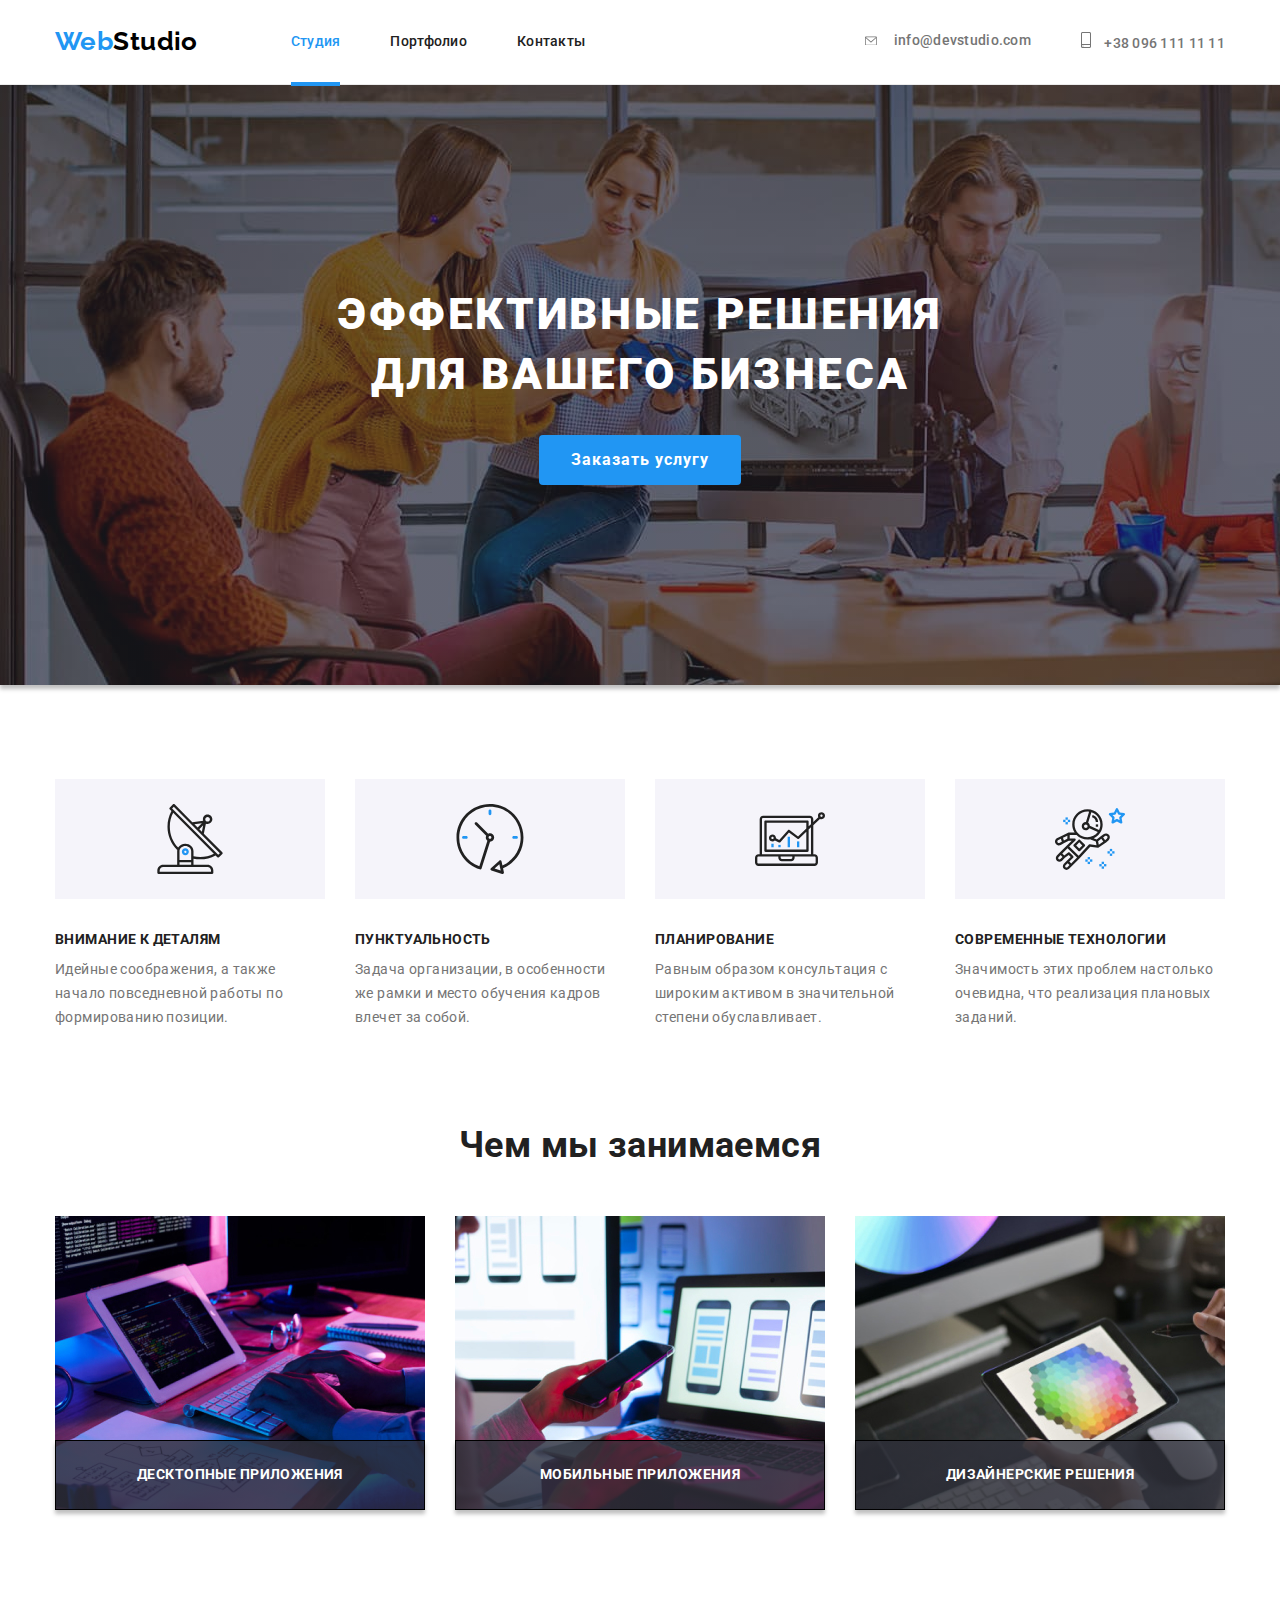
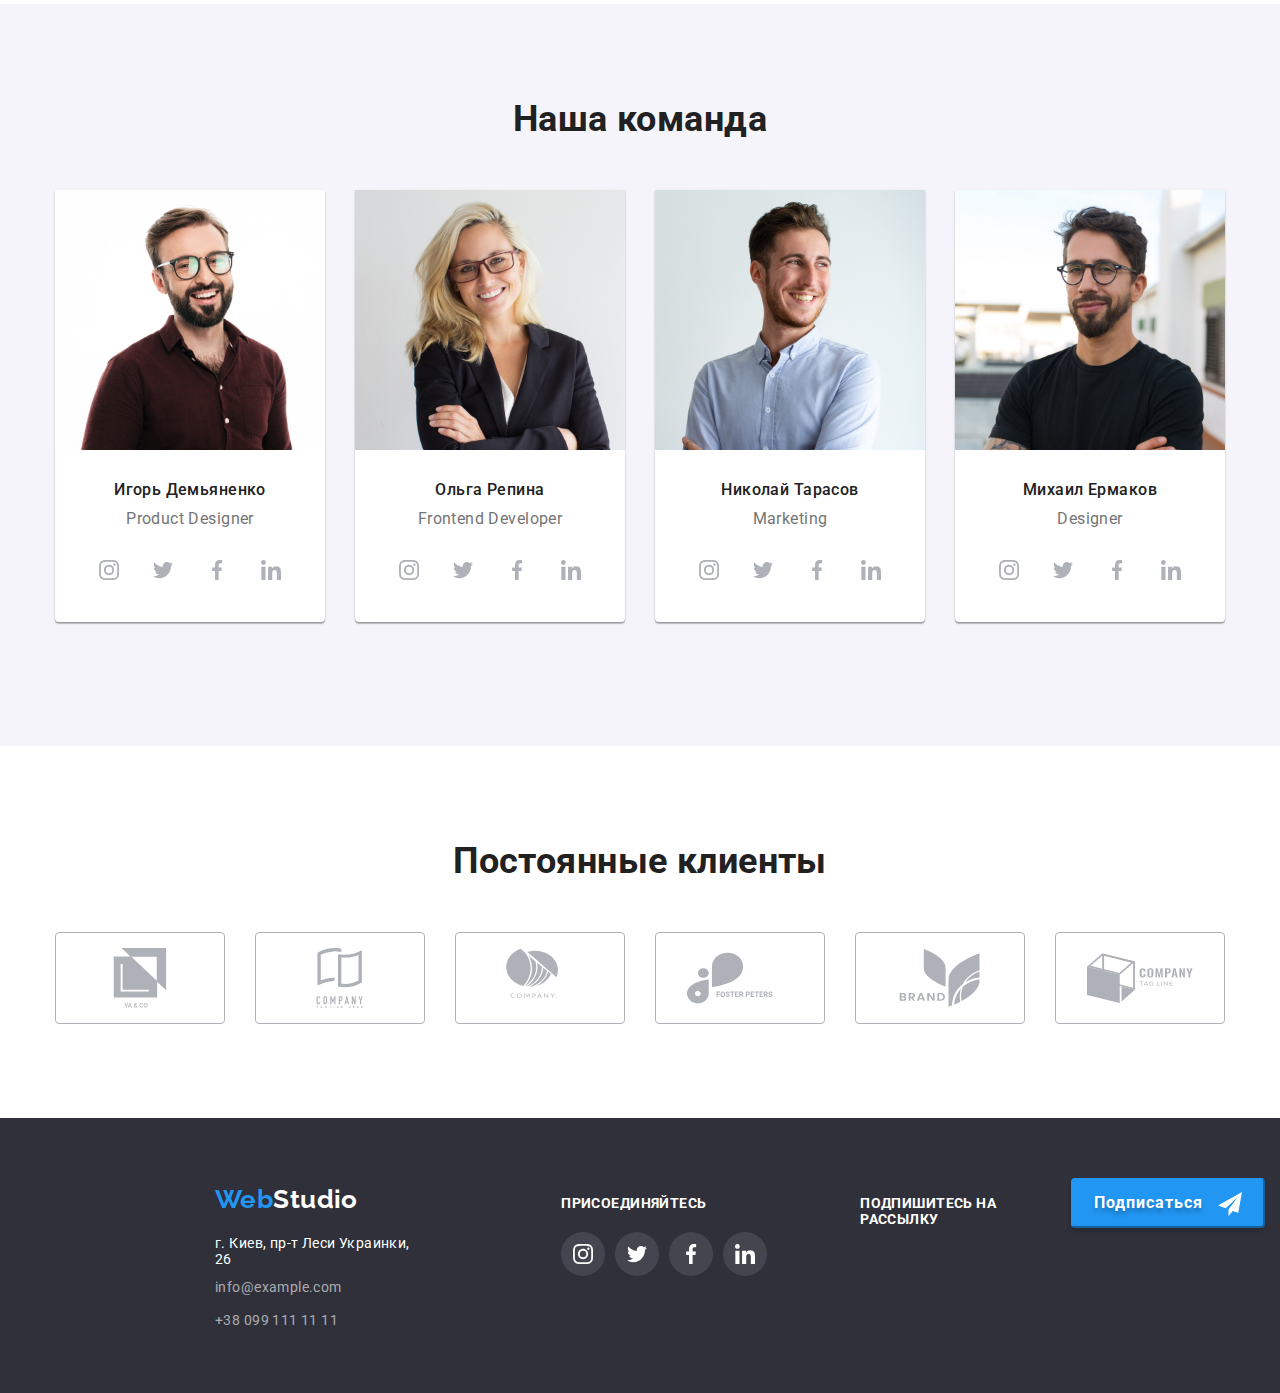
==== index.html @ d38607a9 "changes modal form" ====
<!DOCTYPE html>
<html lang="ru">
  <head>
    <meta charset="UTF-8" />
    <meta http-equiv="X-UA-Compatible" content="IE=edge" />
    <meta name="viewport" content="width=device-width, initial-scale=1.0" />
    <title>WebStudio</title>

    <link rel="preconnect" href="https://fonts.googleapis.com" />
    <link rel="preconnect" href="https://fonts.gstatic.com" crossorigin />

    <link
      href="https://fonts.googleapis.com/css2?family=Raleway:wght@700&family=Roboto:wght@400;500;700;900&display=swap"
      rel="stylesheet"
    />
    <link
      rel="stylesheet"
      href="https://cdnjs.cloudflare.com/ajax/libs/modern-normalize/1.1.0/modern-normalize.min.css"
    />
    <link rel="stylesheet" href="./css/styles.css" />
  </head>
  <body>
    <header class="stydio-header">
      <div class="container navigate">
        <nav class="main-nav">
          <a href="./index.html" class="logo-header logo link">
            <span class="logo-first">Web</span><span class="logo-second">Studio</span>
          </a>
          <ul class="navigate list lists">
            <li class="navigate-item hover-link">
              <a class="navigate link current" href="./index.html">Студия</a>
            </li>
            <li class="navigate-item hover-link">
              <a class="navigate link" href="./portfolio.html">Портфолио</a>
            </li>
            <li class="navigate-item hover-link link">
              <a class="navigate link" href="#">Контакты</a>
            </li>
          </ul>
        </nav>
        <ul class="contacts list">
          <li class="hover-link first-contact">
            <a class="contact-item link" href="mailto:info@devstudio.com"
              ><svg class="icon contact email">
                <use href="./images/sprite.svg#icon-envelope"></use>
              </svg>
              info@devstudio.com</a
            >
          </li>
          <li class="hover-link">
            <a aria-label="emaill" class="contact-item link" href="tel:+380961111111"
              ><svg class="icon contact tel">
                <use href="./images/sprite.svg#icon-smartphone"></use>
              </svg>
              +38 096 111 11 11</a
            >
          </li>
        </ul>
      </div>
    </header>
    <main>
      <section class="section add-service">
        <div class="add-service container">
          <div class="add-sevice-title">
            <h1 class="add-sevice-title">Эффективные решения для вашего бизнеса</h1>
          </div>
          <button class="add-service-button" type="button" data-modal-open>Заказать услугу</button>
        </div>
        <div class="backdrop is-hidden" data-modal>
          <form class="modal">
            <button type="button" data-modal-close class="modal-close-btn">
              <svg class="btn-svg">
                <use href="./images/close-btn.svg#icon-close-black"></use>
              </svg>
            </button>
            <strong class="tittle">Оставьте свои данные, мы вам перезвоним</strong>
            <div class="container-modal">
              <label class="user name"
                ><span class="text-before-input">Имя</span>

                <svg class="icon-modal">
                  <use href="./images/modal-svg.svg#icon-person-black"></use>
                </svg>

                <input type="text" name="name-user" class="input name" />
              </label>
            </div>
            <div class="container-modal">
              <label class="user tel email"
                ><span class="text-before-input">Телефон </span>

                <svg class="icon-modal">
                  <use href="./images/modal-svg.svg#icon-phone-black"></use>
                </svg>
                <input type="tel" name="tel-user" class="input tel" />
              </label>
            </div>
            <div class="container-modal">
              <label class="email user"
                ><span class="text-before-input">Почта</span>

                <svg class="icon-modal">
                  <use href="./images/modal-svg.svg#icon-email-black"></use>
                </svg>
                <input type="email" name="email-user" class="input email" />
              </label>
            </div>
            <div class="container-modal-comment">
              <label class="user comment" for="comment-user"
                ><span class="text-before-input">Комментарий</span>
              </label>
              <div class="container-modal">
                <textarea
                  name="comment-user"
                  id="comment-user"
                  class="input-comment"
                  placeholder="Введите текст"
                ></textarea>
              </div>
            </div>

            <div class="container-contract">
              <label class="contract-permit"
                ><input
                  type="checkbox"
                  name="contract"
                  value="contract"
                  required
                  class="check-btn"
                />
                <span class="contract-text">
                  Соглашаюсь с рассылкой и принимаю
                  <a href="*/" class="link-contract">Условия договора</a>
                </span>
              </label>
            </div>
            <button class="btn-enter" type="submit">Отправить</button>
          </form>
        </div>
      </section>
      <section class="section benefits">
        <div class="benefits container">
          <h2 class="visually-hidden">Преимущества</h2>
          <ul class="benefits-items list">
            <li class="benefits-hover">
              <svg class="benefits-icon">
                <use href="./images/sprite.svg#icon-antenna"></use>
              </svg>
              <h3 class="benefits-title">Внимание к деталям</h3>
              <p class="benefits-text">
                Идейные соображения, а также начало повседневной работы по формированию позиции.
              </p>
            </li>
            <li class="benefits-hover">
              <svg class="benefits-icon">
                <use class="icons" href="./images/sprite.svg#icon-clock"></use>
              </svg>
              <h3 class="benefits-title">Пунктуальность</h3>
              <p class="benefits-text">
                Задача организации, в особенности же рамки и место обучения кадров влечет за собой.
              </p>
            </li>
            <li class="benefits-hover">
              <svg class="benefits-icon">
                <use class="icons" href="./images/sprite.svg#icon-diagram"></use>
              </svg>
              <h3 class="benefits-title">Планирование</h3>
              <p class="benefits-text">
                Равным образом консультация с широким активом в значительной степени обуславливает.
              </p>
            </li>
            <li class="benefits-hover last">
              <svg class="benefits-icon">
                <use href="./images/sprite.svg#icon-astronaut"></use>
              </svg>
              <h3 class="benefits-title">Современные технологии</h3>
              <p class="benefits-text">
                Значимость этих проблем настолько очевидна, что реализация плановых заданий.
              </p>
            </li>
          </ul>
        </div>
      </section>
      <section class="section activity">
        <div class="activity container">
          <h2 class="activity-title">Чем мы занимаемся</h2>
          <ul class="activity-list list">
            <li class="activity-item">
              <div>
                <img
                  src="./images/section-3-what-are-we-doing/img-box-1.jpg"
                  alt="печатаем"
                  width="370"
                  height="294"
                />
                <p class="activity-text">Десктопные приложения</p>
              </div>
            </li>
            <li class="activity-item">
              <div>
                <img
                  src="./images/section-3-what-are-we-doing/img-box-2.jpg"
                  alt="оформляем"
                  width="370"
                  height="294"
                />
                <p class="activity-text">Мобильные приложения</p>
              </div>
            </li>
            <li class="activity-item">
              <div>
                <img
                  class="activity-image"
                  src="./images/section-3-what-are-we-doing/img-box-3.jpg"
                  alt="выбираем цвет"
                  width="370"
                  height="294"
                />
                <p class="activity-text">Дизайнерские решения</p>
              </div>
            </li>
          </ul>
        </div>
      </section>
      <section class="section team">
        <div class="team container">
          <h2 class="team-title">Наша команда</h2>
          <ul class="team-list list">
            <li class="team-item">
              <img
                src="./images/section-4-our-team/ihor.jpg"
                alt="Игорь Демьяненко"
                width="270"
                height="260"
              />
              <div class="team-item-into">
                <h3 class="team-name">Игорь Демьяненко</h3>
                <p lang="en" class="team-proffesion">Product Designer</p>

                <ul class="social-media-list list">
                  <li class="social-media-item">
                    <a
                      class="social-media-link"
                      href=""
                      target="_blank"
                      rel="noopener noreferrer"
                      aria-label="instagram"
                    >
                      <svg class="social-media-icon">
                        <use href="./images/sprite.svg#icon-instagram"></use>
                      </svg>
                    </a>
                  </li>
                  <li class="social-media-item">
                    <a
                      class="social-media-link"
                      href=""
                      target="_blank"
                      rel="noopener noreferrer"
                      aria-label="twitter"
                    >
                      <svg class="social-media-icon">
                        <use href="./images/sprite.svg#icon-twitter"></use>
                      </svg>
                    </a>
                  </li>
                  <li class="social-media-item">
                    <a
                      class="social-media-link"
                      href=""
                      target="_blank"
                      rel="noopener noreferrer"
                      aria-label="facebook"
                    >
                      <svg class="social-media-icon">
                        <use href="./images/sprite.svg#icon-facebook"></use>
                      </svg>
                    </a>
                  </li>
                  <li class="social-media-item last">
                    <a
                      class="social-media-link"
                      href=""
                      target="_blank"
                      rel="noopener noreferrer"
                      aria-label="linkedin"
                    >
                      <svg class="social-media-icon">
                        <use href="./images/sprite.svg#icon-linkedin"></use>
                      </svg>
                    </a>
                  </li>
                </ul>
              </div>
            </li>
            <li class="team-item">
              <img
                src="./images/section-4-our-team/olha.jpg"
                alt="Ольга Репина"
                width="270"
                height="260"
              />
              <div class="team-item-into">
                <h3 class="team-name">Ольга Репина</h3>
                <p lang="en" class="team-proffesion">Frontend Developer</p>
                <ul class="social-media-list list">
                  <li class="social-media-item">
                    <a
                      class="social-media-link"
                      href=""
                      target="_blank"
                      rel="noopener noreferrer"
                      aria-label="instagram"
                    >
                      <svg class="social-media-icon">
                        <use href="./images/sprite.svg#icon-instagram"></use>
                      </svg>
                    </a>
                  </li>
                  <li class="social-media-item">
                    <a
                      class="social-media-link"
                      href=""
                      target="_blank"
                      rel="noopener noreferrer"
                      aria-label="twitter"
                    >
                      <svg class="social-media-icon">
                        <use href="./images/sprite.svg#icon-twitter"></use>
                      </svg>
                    </a>
                  </li>
                  <li class="social-media-item">
                    <a
                      class="social-media-link"
                      href=""
                      target="_blank"
                      rel="noopener noreferrer"
                      aria-label="facebook"
                    >
                      <svg class="social-media-icon">
                        <use href="./images/sprite.svg#icon-facebook"></use>
                      </svg>
                    </a>
                  </li>
                  <li class="social-media-item last">
                    <a
                      class="social-media-link"
                      href=""
                      target="_blank"
                      rel="noopener noreferrer"
                      aria-label="linkedin"
                    >
                      <svg class="social-media-icon">
                        <use href="./images/sprite.svg#icon-linkedin"></use>
                      </svg>
                    </a>
                  </li>
                </ul>
              </div>
            </li>
            <li class="team-item">
              <img
                src="./images/section-4-our-team/nikolai.jpg"
                alt="Николай Тарасов"
                width="270"
                height="260"
              />
              <div class="team-item-into">
                <h3 class="team-name">Николай Тарасов</h3>
                <p lang="en" class="team-proffesion">Marketing</p>
                <ul class="social-media-list list">
                  <li class="social-media-item">
                    <a
                      class="social-media-link"
                      href=""
                      target="_blank"
                      rel="noopener noreferrer"
                      aria-label="instagram"
                    >
                      <svg class="social-media-icon">
                        <use href="./images/sprite.svg#icon-instagram"></use>
                      </svg>
                    </a>
                  </li>
                  <li class="social-media-item">
                    <a
                      class="social-media-link"
                      href=""
                      target="_blank"
                      rel="noopener noreferrer"
                      aria-label="twitter"
                    >
                      <svg class="social-media-icon">
                        <use href="./images/sprite.svg#icon-twitter"></use>
                      </svg>
                    </a>
                  </li>
                  <li class="social-media-item">
                    <a
                      class="social-media-link"
                      href=""
                      target="_blank"
                      rel="noopener noreferrer"
                      aria-label="facebook"
                    >
                      <svg class="social-media-icon">
                        <use href="./images/sprite.svg#icon-facebook"></use>
                      </svg>
                    </a>
                  </li>
                  <li class="social-media-item last">
                    <a
                      class="social-media-link"
                      href=""
                      target="_blank"
                      rel="noopener noreferrer"
                      aria-label="linkedin"
                    >
                      <svg class="social-media-icon">
                        <use href="./images/sprite.svg#icon-linkedin"></use>
                      </svg>
                    </a>
                  </li>
                </ul>
              </div>
            </li>
            <li class="team-item last">
              <img
                src="./images/section-4-our-team/mihail.jpg"
                alt="Михаил Ермаков"
                width="270"
                height="260"
              />
              <div class="team-item-into">
                <h3 class="team-name">Михаил Ермаков</h3>
                <p lang="en" class="team-proffesion">Designer</p>
                <ul class="social-media-list list">
                  <li class="social-media-item">
                    <a
                      class="social-media-link"
                      href=""
                      target="_blank"
                      rel="noopener noreferrer"
                      aria-label="instagram"
                    >
                      <svg class="social-media-icon">
                        <use href="./images/sprite.svg#icon-instagram"></use>
                      </svg>
                    </a>
                  </li>
                  <li class="social-media-item">
                    <a
                      class="social-media-link"
                      href=""
                      target="_blank"
                      rel="noopener noreferrer"
                      aria-label="twitter"
                    >
                      <svg class="social-media-icon">
                        <use href="./images/sprite.svg#icon-twitter"></use>
                      </svg>
                    </a>
                  </li>
                  <li class="social-media-item">
                    <a
                      class="social-media-link"
                      href=""
                      target="_blank"
                      rel="noopener noreferrer"
                      aria-label="facebook"
                    >
                      <svg class="social-media-icon">
                        <use href="./images/sprite.svg#icon-facebook"></use>
                      </svg>
                    </a>
                  </li>
                  <li class="social-media-item last">
                    <a
                      class="social-media-link"
                      href=""
                      target="_blank"
                      rel="noopener noreferrer"
                      aria-label="linkedin"
                    >
                      <svg class="social-media-icon">
                        <use href="./images/sprite.svg#icon-linkedin"></use>
                      </svg>
                    </a>
                  </li>
                </ul>
              </div>
            </li>
          </ul>
        </div>
      </section>
      <section class="section">
        <div class="container">
          <h2 class="clients-title">Постоянные клиенты</h2>
          <ul class="clients-list list">
            <li class="clients-item">
              <a class="clients-link" href="">
                <svg class="clients-icon">
                  <use class="clients-icon" href="./images/sprite.svg#icon-company-one"></use>
                </svg>
              </a>
            </li>
            <li class="clients-item">
              <a class="clients-link" href="">
                <svg class="clients-icon">
                  <use href="./images/sprite.svg#icon-company-two"></use>
                </svg>
              </a>
            </li>
            <li class="clients-item">
              <a class="clients-link" href="">
                <svg class="clients-icon">
                  <use href="./images/sprite.svg#icon-company-three"></use>
                </svg>
              </a>
            </li>
            <li class="clients-item">
              <a class="clients-link" href="">
                <svg class="clients-icon">
                  <use href="./images/sprite.svg#icon-company-four"></use>
                </svg>
              </a>
            </li>
            <li class="clients-item">
              <a class="clients-link" href="">
                <svg class="clients-icon">
                  <use href="./images/sprite.svg#icon-company-five"></use>
                </svg>
              </a>
            </li>
            <li class="clients-item">
              <a class="clients-link" href="">
                <svg class="clients-icon">
                  <use href="./images/sprite.svg#icon-company-six"></use>
                </svg>
              </a>
            </li>
          </ul>
        </div>
      </section>
    </main>

    <footer class="main-footer">
      <div class="container footer">
        <div class="footer-adress-contact">
          <h2 class="visually-hidden">Контактная информация</h2>
          <a href="index.html" class="logo foot link">
            <span class="logo-first">Web</span><span class="logo-third">Studio</span>
          </a>
          <address class="address-cont">
            <ul class="adress list">
              <li class="adress-list hover-link">
                <a
                  class="map link"
                  href="https://goo.gl/maps/BUU7MnYP6HP1QaoV9"
                  target="_blank"
                  rel="external"
                  >г. Киев, пр-т Леси Украинки, 26</a
                >
              </li>
              <li class="adress-list hover-link">
                <a class="adress-item link" href="mailto:info@example.com">info@example.com</a>
              </li>

              <li class="adress-list hover-link">
                <a class="adress-item link" href="tel:+380991111111">+38 099 111 11 11</a>
              </li>
            </ul>
          </address>
        </div>
        <div class="footer-social-media">
          <p class="tittle-social-media">присоединяйтесь</p>

          <ul class="social-media-list list">
            <li class="social-media-item">
              <a
                class="social-media-link foot"
                href=""
                target="_blank"
                rel="noopener noreferrer"
                aria-label="instagram"
              >
                <svg class="social-media-icon foot">
                  <use href="./images/sprite.svg#icon-instagram"></use>
                </svg>
              </a>
            </li>
            <li class="social-media-item">
              <a
                class="social-media-link foot"
                href=""
                target="_blank"
                rel="noopener noreferrer"
                aria-label="twitter"
              >
                <svg class="social-media-icon foot">
                  <use href="./images/sprite.svg#icon-twitter"></use>
                </svg>
              </a>
            </li>
            <li class="social-media-item">
              <a
                class="social-media-link foot"
                href=""
                target="_blank"
                rel="noopener noreferrer"
                aria-label="facebook"
              >
                <svg class="social-media-icon foot">
                  <use href="./images/sprite.svg#icon-facebook"></use>
                </svg>
              </a>
            </li>
            <li class="social-media-item">
              <a
                class="social-media-link foot"
                href=""
                target="_blank"
                rel="noopener noreferrer"
                aria-label="linkedin"
              >
                <svg class="social-media-icon foot">
                  <use href="./images/sprite.svg#icon-linkedin"></use>
                </svg>
              </a>
            </li>
          </ul>
        </div>
        <form class="footer-form">
          <label class="footer-label">
            <span class="title-sent-footer">Подпишитесь на рассылку</span>
          </label>
          <button class="btn-sent">
            <span class="btn-sent-text">Подписаться</span>
            <svg class="svg-sent">
              <use href="./images/modal-svg.svg#icon-icon-send"></use>
            </svg>
          </button>
        </form>
      </div>
    </footer>
    <script src="modal.js"></script>
  </body>
</html>
---- css/styles.css ----
:root {
  --background-color: #ffffff;
  --main-font-color: #212121;
  --navigate-contacts-color: #757575;
  --logo-first-part-color-blue: #2196f3;
  --logo-second-part-color-black: #000000;
  --footer-addres-color: #ffffff99;
  --add-service-background-color: #2f303a;
  --header-line-color: #ececec;
  --background-btn-color: #f5f4fa;
  --background-portfolio-list-color: #eeeeee;
  --hover-add-service-btn-background: #188ce8;
  --social-media-color: #afb1b8;
  --padding-vertical-container: 94px;
  --size-padding-portfolio: 300px;
  --item-portfolio-count: 5;
  --animation: 250ms cubic-bezier(0.4, 0, 0.2, 1);
}
.visually-hidden {
  position: absolute;
  width: 1px;
  height: 1px;
  margin: -1px;
  border: 0;
  padding: 0;
  white-space: nowrap;
  clip-path: inset(100%);
  clip: rect(0 0 0 0);
  overflow: hidden;
}
body {
  background: var(--background-color);
  color: var(--main-font-color);
  font-family: Roboto, sans-serif;
  font-size: 14px;
  letter-spacing: 0.03em;
}
h1,
h2,
h3,
h4,
p {
  margin: 0;
  padding: 0;
}
img {
  display: block;
  max-width: 100%;
  height: auto;
}
address {
  font-style: normal;
}
.section {
  padding-top: var(--padding-vertical-container);
  padding-bottom: var(--padding-vertical-container);
}
.container {
  width: 1200px;
  margin: 0 auto;
  padding: 0 15px;
}
.list {
  list-style: none;
  padding-left: 0;
  margin: 0;
}
.link {
  text-decoration: none;
  cursor: pointer;
}
/*======================================================================== */
/* Header */

.stydio-header,
.portfolio-header {
  border-bottom: 1px solid var(--header-line-color);
}

.main-nav {
  display: flex;
}
.navigate {
  display: flex;
  align-items: center;
}
.navigate.lists {
  height: 80px;
  padding-bottom: 32px;
}
.lists li:not(:last-child) {
  margin-right: 50px;
}

.logo {
  font-family: 'Raleway';
  font-style: normal;
  font-weight: 700;
  font-size: 26px;
  line-height: 1.19;
}
.logo-header {
  margin-right: 93px;
  padding-top: 24px;
  padding-bottom: 25px;
}
.logo-first {
  color: var(--logo-first-part-color-blue);
}
.logo-second {
  color: var(--logo-second-part-color-black);
}
.navigate.link {
  display: block;
  padding: 32px 0;
  margin-top: 32px;
  font-weight: 500;
  line-height: 1.14;
  letter-spacing: 0.02em;
  color: var(--main-font-color);
  transition: color var(--animation);
}
.navigate.list.lists {
  max-width: 294px;
}
.contacts {
  display: flex;
  margin-left: auto;
  justify-content: center;
  padding: 32px 0;
}
.contact-item {
  fill: currentColor;
  font-weight: 500;
  line-height: 1.14;
  letter-spacing: 0.02em;
  color: var(--navigate-contacts-color);
  transition: color, var(--animation);
}
.first-contact {
  margin-right: 50px;
}

.icon.contact {
  margin-right: 10px;
}
.icon.contact.tel {
  width: 10px;
  height: 16px;
}
.icon.contact.email {
  width: 16px;
  height: 12px;
}
.contact-item:hover,
.navigate.link:hover,
.contact-item:focus,
.navigate.link:focus {
  color: var(--logo-first-part-color-blue);
}
.adres-contact a {
  font-weight: 500;
  line-height: 1.14;
  letter-spacing: 0.02em;
}
.link.current {
  color: var(--logo-first-part-color-blue);
  position: relative;
}
.link.current::before {
  content: '';
  position: absolute;
  left: 0;
  right: 0;

  width: 100%;
  height: 4px;
  background-color: var(--logo-first-part-color-blue);
  top: 80px;
  align-items: center;
}
/*========================================================================*/

/* Main */
/* Add service */

.section.add-service {
  max-width: 1600px;
  height: 600px;
  margin: 0 auto;
  padding-top: 200px;
  padding-bottom: 200px;
  text-align: center;
  background-image: linear-gradient(to bottom, #2f303a66, #2f303a66), url(../images/Img.jpg);
  position: center;
  background-repeat: no-repeat;
  background-size: cover;
  box-shadow: 0px 4px 4px 0px rgba(0, 0, 0, 0.25);
}
.add-sevice-title {
  display: block;
  margin: 0 auto;
  box-sizing: inherit;
  width: 696px;
  font-weight: 900;
  font-size: 44px;
  line-height: 1.36;
  text-align: center;
  letter-spacing: 0.06em;
  text-transform: uppercase;
  color: var(--background-color);
  margin-bottom: 30px;
}
.add-service-button {
  font-weight: 700;
  font-size: 16px;
  line-height: 1.88;
  letter-spacing: 0.06em;
  color: var(--background-color);
  background-color: var(--logo-first-part-color-blue);
  cursor: pointer;
  border: none;
  border-radius: 4px;
  padding: 10px 32px;
  transition: background-color var(--animation), box-shadow var(--animation);
}
.add-service-button:hover,
.add-service-button:focus {
  background-color: var(--hover-add-service-btn-background);
  box-shadow: 0px 4px 4px rgba(0, 0, 0, 0.15);
}
.backdrop {
  position: fixed;
  top: 0;
  left: 0;
  width: 100%;
  height: 100%;
  background-color: rgba(0, 0, 0, 0.2);
  opacity: 1;
  visibility: visible;
  pointer-events: initial;
  transition: opacity var(--animation) visibility var(--animation);
  z-index: 1000;
}
.backdrop.is-hidden {
  opacity: 0;
  visibility: hidden;
  pointer-events: none;
}
.modal {
  display: grid;
  padding: 40px;
  position: absolute;
  top: 50%;
  left: 50%;
  transform: translate(-50%, -50%);
  min-width: 528px;
  min-height: 581px;
  background-color: var(--background-color);
  box-shadow: 0px 1px 3px rgba(0, 0, 0, 0.12), 0px 1px 1px rgba(0, 0, 0, 0.14),
    0px 2px 1px rgba(0, 0, 0, 0.2);
  border-radius: 4px;
}
.modal-close-btn {
  position: absolute;
  top: 8px;
  right: 8px;
  width: 30px;
  height: 30px;
  display: flex;
  justify-content: center;
  align-items: center;
  cursor: pointer;

  border: 1px solid rgba(0, 0, 0, 0.1);
  border-radius: 50%;
  background-color: var(--background-color);
}
.btn-svg {
  width: 18px;
  height: 18px;
}
.no-scroll {
  overflow: hidden;
}
.tittle {
  margin-bottom: 12px;
  font-weight: 700;
  font-size: 20px;
  line-height: 1.15;
  text-align: center;
}
.icon-modal {
  z-index: 10;
  width: 18px;
  height: 18px;
  position: absolute;
  top: 37px;
  left: 12px;
  transition: fill var(--animation);
}

.user {
  position: relative;
  font-size: 12px;
  line-height: 1.17;
  letter-spacing: 0.01em;
  color: var(--navigate-contacts-color);
  display: flex;
  flex-direction: column;
}
.container-modal {
  position: relative;
  margin-top: 10px;
  margin-bottom: 10px;
  text-align: left;
}
.container-modal:focus .icon-modal,
.container-modal:hover .icon-modal {
  fill: var(--logo-first-part-color-blue);
}
.text-before-input {
  margin-bottom: 4px;
}
.input {
  position: relative;
  margin-top: 4px;
  border: 1px solid rgba(33, 33, 33, 0.2);
  border-radius: 4px;
  width: 100%;
  height: 40px;
  transition: border var(--animation);
  padding-left: 42px;
}
.container-modal:focus .input,
.container-modal:hover .input {
  border: 1px solid var(--logo-first-part-color-blue);
}

.input-comment {
  position: relative;
  width: 100%;
  height: 120px;
  margin-top: 4px;
  border: 1px solid rgba(33, 33, 33, 0.2);
  filter: drop-shadow(0px 4px 4px rgba(0, 0, 0, 0.25));
  border-radius: 4px;
  transition: border-color var(--animation);
  padding: 12px 16px;
}
.input-comment:hover,
.input-comment:focus {
  border-color: var(--logo-first-part-color-blue);
}
.container-modal:focus .enter-text,
.container-modal:hover .enter-text {
  color: transparent;
}
.enter-text {
  position: absolute;
  top: 16px;
  left: 16px;
  font-weight: 400;
  line-height: 1.14;
  letter-spacing: 0.01em;

  color: var(--navigate-contacts-color);
}

.container-contract {
  margin-top: 20px;
  margin-bottom: 30px;
}
.container-contract:hover,
.container-contract:focus {
  color: var(--logo-first-part-color-blue);
}
.link-contract {
  color: var(--logo-first-part-color-blue);
}
.btn-enter {
  font-weight: 700;
  font-size: 16px;
  line-height: 1.88;
  display: block;
  margin-left: auto;
  margin-right: auto;
  align-items: center;
  text-align: center;
  letter-spacing: 0.06em;
  color: var(--background-color);
  background-color: var(--logo-first-part-color-blue);
  width: 200px;
  height: 50px;
  justify-content: center;
  border-radius: 4px;
}
.check-btn {
  width: 15px;
  height: 15px;
  color: #000000;
}

.container-modal-comment {
  text-align: left;
  margin-top: 10px;
}
.area-comment {
  position: absolute;
  top: 12px;
  bottom: 12px;
  left: 16px;
  right: 16px;
  border: none;
}
.contract-text {
  font-style: normal;
  font-weight: 400;
  line-height: 1.71;
  color: var(--navigate-contacts-color);
}
/* Benefits */
.benefuts.container {
  padding-left: 0;
  padding-right: 0;
}
.benefits-icon {
  width: 270px;
  height: 120px;
  margin-bottom: 30px;
  background-color: var(--background-btn-color);
  background-size: 270px 120px;
  padding: 25px 100px;
}

.benefits-items {
  display: flex;
}
.benefits-items li:not(.last) {
  margin-right: 30px;
}
.benefits-items li {
  width: 270px;
}
.benefits-title {
  font-weight: 700;
  font-size: 14px;
  line-height: 1.14;
  text-transform: uppercase;
  margin-bottom: 10px;
}
.benefits-text {
  flex-wrap: nowrap;
  font-weight: 400;
  font-size: 14px;
  line-height: 1.71;
  color: var(--navigate-contacts-color);
}
/* Activity */
section.activity {
  padding-top: 0;
}

.activity-list {
  display: flex;
  position: relative;
}
.activity-title {
  font-weight: 700;
  font-size: 36px;
  line-height: 1.17;
  text-align: center;
  margin-top: 0;
  margin-bottom: 50px;
}
.activity-item:not(:last-child) {
  margin-right: 30px;
}

.activity-text {
  position: absolute;
  bottom: 0;
  width: 370px;
  height: 70px;
  display: flex;
  font-weight: 700;
  line-height: 1.14;
  justify-content: center;
  align-items: center;
  text-transform: uppercase;
  color: var(--background-color);
  background-image: linear-gradient(to bottom, #2f303acc, #2f303acc);
  border: 1px solid #000000;
  box-shadow: 0px 4px 4px rgba(0, 0, 0, 0.25);
}
/* Team */
.section.team {
  background-color: var(--background-btn-color);
}

.team-list {
  display: flex;
  padding-bottom: 30px;
}

.team-title {
  font-weight: 700;
  font-size: 36px;
  line-height: 1.17;
  text-align: center;
  margin-top: 0;
  margin-bottom: 50px;
}
.team-item {
  margin-right: 30px;
  background-color: var(--background-color);
  box-shadow: 0px 1px 3px rgba(0, 0, 0, 0.12), 0px 1px 1px rgba(0, 0, 0, 0.14),
    0px 2px 1px rgba(0, 0, 0, 0.2);
  border-radius: 0px 0px 4px 4px;
}
.team-item-into {
  padding-top: 30px;
  padding-bottom: 30px;
}
.team-name {
  font-weight: 500;
  font-size: 16px;
  line-height: 1.19;
  text-align: center;
}
.team-proffesion {
  font-weight: 400;
  font-size: 16px;
  line-height: 1.19;
  text-align: center;
  color: var(--navigate-contacts-color);
  margin-top: 10px;
}
.social-media-list {
  display: flex;
  margin-top: 20px;
  justify-content: center;
  margin-left: 0;
}
.social-media-item:not(:last-child) {
  fill: currentColor;
  margin-right: 10px;
}
.social-media-link {
  display: flex;
  width: 44px;
  height: 44px;
  color: var(--social-media-color);
  justify-content: center;
  align-items: center;
  border-radius: 50%;
  transition: background-color var(--animation), color var(--animation);
}

.social-media-link:hover,
.social-media-link:focus {
  background-color: var(--logo-first-part-color-blue);

  color: var(--background-color);
}
.social-media-icon {
  fill: currentColor;
  width: 20px;
  height: 20px;
}
/* Clients */
.clients-title {
  font-weight: 700;
  font-size: 36px;
  line-height: 42px;
  text-align: center;
  margin-bottom: 50px;
}
.clients-list {
  display: flex;
  justify-content: center;
  margin-left: 0;
}
.clients-item:not(:last-child) {
  fill: currentColor;
  margin-right: 30px;
}
.clients-link {
  display: flex;
  width: 170px;
  height: 92px;
  color: var(--social-media-color);
  justify-content: center;
  align-items: center;
  border: 1px solid var(--social-media-color);
  border-radius: 4px;
  transition: color var(--animation), border var(--animation);
}
.clients-link:hover,
.clients-link:focus {
  color: var(--logo-first-part-color-blue);
  border: 1px solid var(--logo-first-part-color-blue);
}
.clients-icon {
  fill: currentColor;
  width: 106px;
  height: 60px;
}

/* Portfolio */

.portfolio-btn {
  display: flex;
  flex-wrap: nowrap;
  justify-content: center;
  margin-bottom: 50px;
}
.button-filter {
  font-family: inherit;
  letter-spacing: inherit;
  font-weight: 500;
  font-size: 16px;
  line-height: 1.63;
  text-align: center;
  cursor: pointer;
  background-color: var(--background-btn-color);
  border: none;
  border-radius: 4px;
  padding: 6px 22px;
  transition: color var(--animation), background-color var(--animation), box-shadow var(--animation);
}
.btn-list.last {
  margin-right: 0;
}
.button-filter:hover,
.button-filter:focus {
  color: var(--background-color);
  background-color: var(--logo-first-part-color-blue);
  box-shadow: 0px 4px 4px 0px rgba(0, 0, 0, 0.25);
}

.portfolio-item h2 {
  margin-bottom: 4px;
  margin-top: 0;
}

.portfolio-link {
  display: block;
  position: relative;
  overflow: hidden;
}
.img-portfolio {
  border: 2px black solid;
}
.container-into {
  padding-left: 24px;
  padding-right: 24px;
  padding-bottom: 20px;
  border: 1px solid var(--background-portfolio-list-color);
  border-top: none;
  padding-top: 20px;
}

.project {
  font-weight: 700;
  font-size: 18px;
  line-height: 2;
  letter-spacing: 0.06em;
  color: var(--main-font-color);
}
.type-project {
  font-weight: 400;
  font-size: 16px;
  line-height: 1.88;
  color: var(--navigate-contacts-color);
}
.portfolio-elements {
  display: flex;
  flex-wrap: wrap;
}
.portfolio-item {
  width: 370px;
  margin-right: 30px;
  margin-bottom: 30px;
  transition: box-shadow var(--animation);
}
.portfolio-item:nth-child(3n + 3) {
  margin-right: 0;
}
.portfolio-item:nth-last-child(-n + 3) {
  margin-bottom: 0;
}
.btn-list {
  margin-right: 8px;
}
.portfolio-item:hover,
.portfolio-item:focus {
  box-shadow: 0px 4px 4px 0px rgba(0, 0, 0, 0.25);
}
.portfolio-item-text {
  font-size: 18px;
  line-height: 1.56;
  color: var(--background-color);
}

.portfolio-item-container {
  position: absolute;
  top: 0;
  left: 0;
  padding: 63px 24px;
  width: 100%;
  height: 100%;
  display: flex;
  align-items: center;
  justify-content: center;
  backdrop-filter: blur(5px);
  background-color: rgba(33, 150, 243, 0.9);
  transform: translateY(100%);
  transition: transform var(--animation);
}
.portfolio-link:hover .portfolio-item-container,
.portfolio-link:focus .portfolio-item-container {
  transform: translatex(0);
}
/* Footer */
.main-footer {
  display: flex;
  background-color: var(--add-service-background-color);
  padding-top: 60px;
  padding-bottom: 60px;
}
.container.footer {
  display: flex;
  align-items: baseline;
  width: 1600px;
  padding-left: 215px;
}

.footer-adress-contact {
  margin-right: 70px;
}
.logo.foot {
  display: block;
  margin-bottom: 20px;
}
.adress-item {
  font-family: 'Roboto';
  font-weight: 400;
  font-size: 14px;
  line-height: 1.71;
  letter-spacing: 0.03em;
  color: var(--footer-addres-color);
  transition: color var(--animation);
}
.adress-list:not(:last-child) {
  margin-bottom: 9px;
}
.map {
  color: var(--background-color);
}
.logo-third {
  font-family: 'Raleway';
  font-weight: 700;
  font-size: 26px;
  line-height: 1.19;
  color: var(--background-color);
}
.adress-item.link:hover,
.adress-item.link:focus {
  color: var(--background-color);
}
.address-cont {
  margin-right: 70px;
}
.tittle-social-media-continer {
  display: block;
}
.tittle-social-media {
  font-family: 'Roboto';
  font-style: normal;
  font-weight: 700;
  font-size: 14px;
  line-height: 1.14;

  text-transform: uppercase;
  color: var(--background-color);
  margin-bottom: 20px;
  justify-content: center;
  margin: auto;
}
.social-media-link.foot {
  background: rgba(255, 255, 255, 0.1);
  border-radius: 50%;
  color: var(--background-color);
  transition: background-color var(--animation), border-radius var(--animation);
}
.social-media-link.foot:hover,
.social-media-link.foot:focus {
  background-color: var(--logo-first-part-color-blue);
  box-shadow: 0px 4px 4px rgba(0, 0, 0, 0.25);
}
.last {
  margin-right: 0;
}
.footer-form {
  margin-left: 93px;
  display: flex;
  align-items: flex-end;
}
.title-sent-footer {
  font-weight: 700;
  font-size: 14px;
  line-height: 1.14;
  letter-spacing: 0.03em;
  text-transform: uppercase;
  color: var(--background-color);
}
.footer-label {
  display: flex;
  flex-direction: column;
}
.input-footer {
  width: 358px;
  height: 50px;
  border: 1px solid rgba(255, 255, 255, 0.3);
  filter: drop-shadow(0px 4px 4px var(--logo-second-part-color-black));
  border-radius: 4px;
  margin-right: 12px;
  margin-top: 20px;
  background: transparent;
  padding-top: 8px;
  padding-left: 16px;
}
.btn-sent {
  width: 200px;
  height: 50px;
  background-color: var(--logo-first-part-color-blue);
  box-shadow: 0px 4px 4px rgba(0, 0, 0, 0.15);
  border-radius: 4px;
  border-color: var(--logo-first-part-color-blue);
}
.btn-sent-text {
  font-weight: 700;
  font-size: 16px;
  line-height: 1.88;
  padding: 0;
  letter-spacing: 0.06em;
  color: var(--background-color);
  text-shadow: 0px 4px 4px rgba(0, 0, 0, 0.25);
  margin-right: 12px;
}
.svg-sent {
  width: 24px;
  height: 24px;
  fill: var(--background-color);
  vertical-align: middle;
}
.input-footer::placeholder {
  font-weight: 400;
  font-size: 16px;
  line-height: 1.25;
  z-index: 5;
  color: rgba(255, 255, 255, 0.6);
}
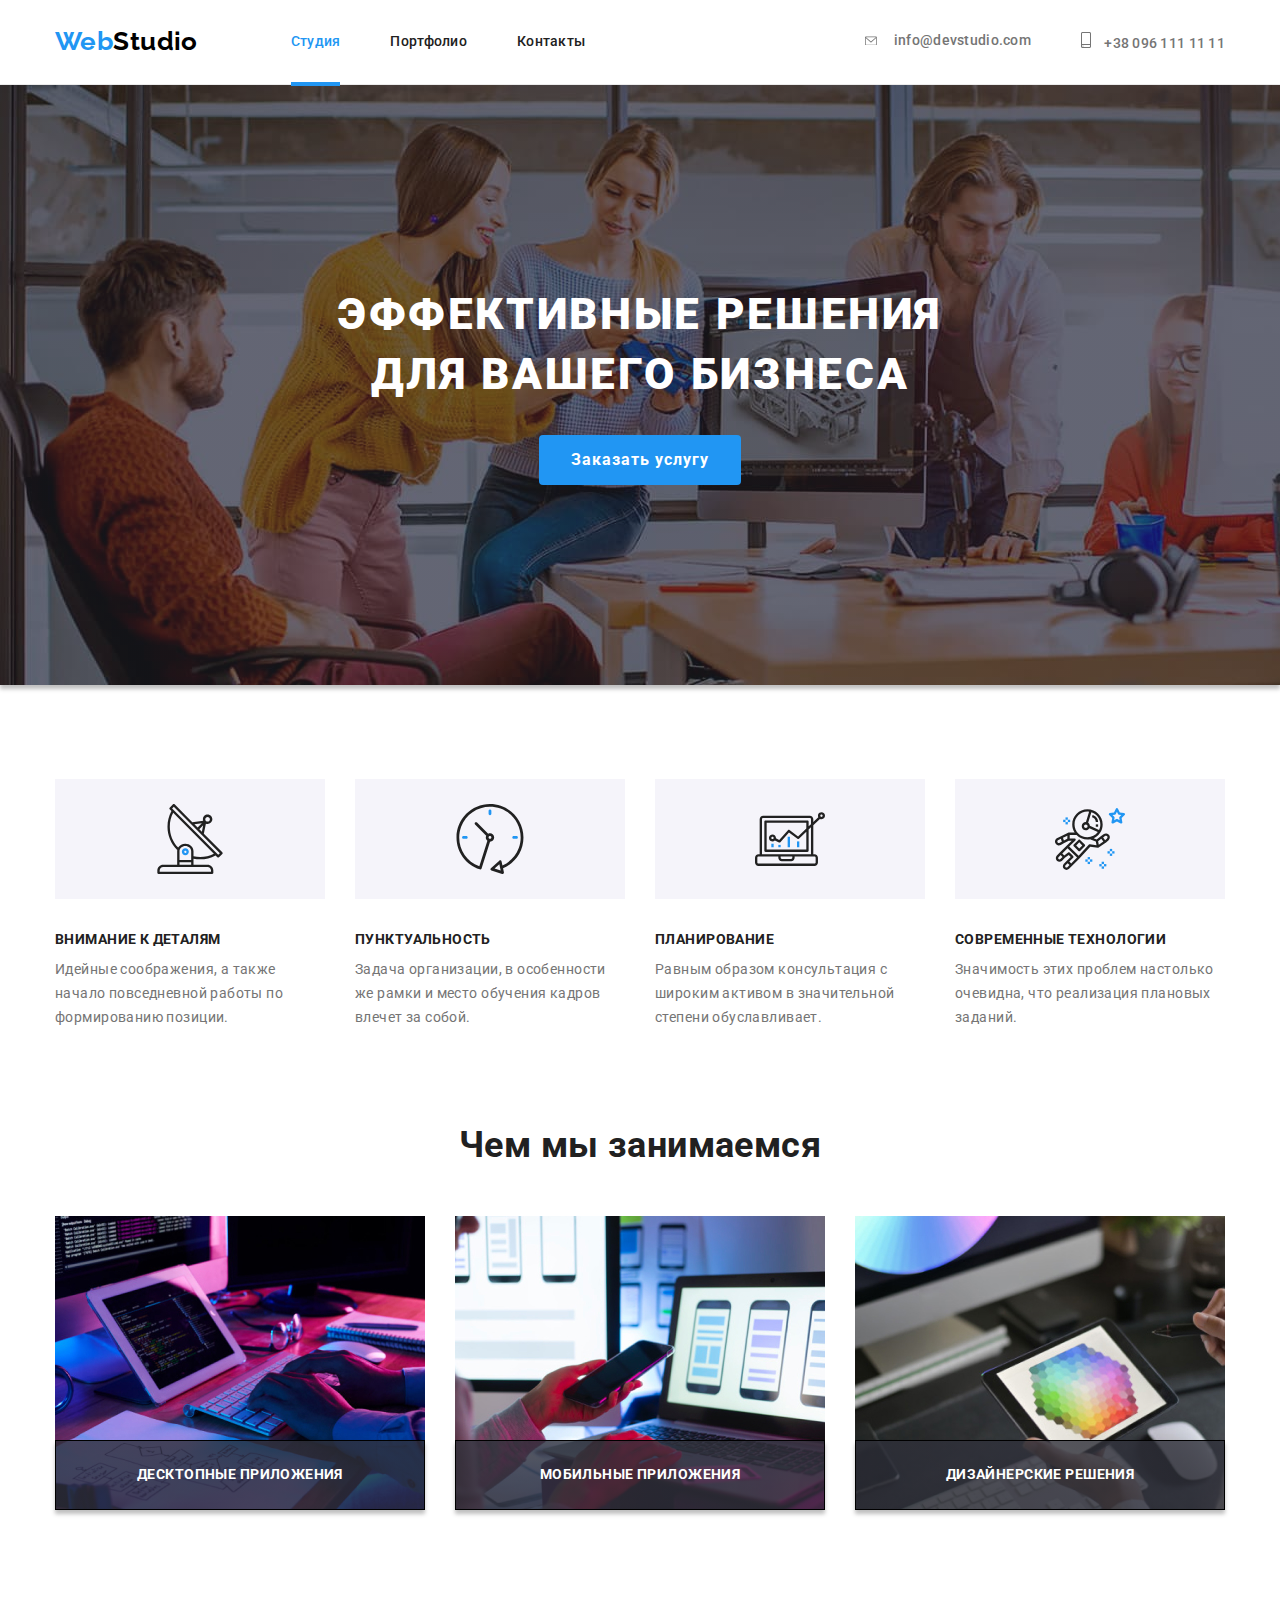
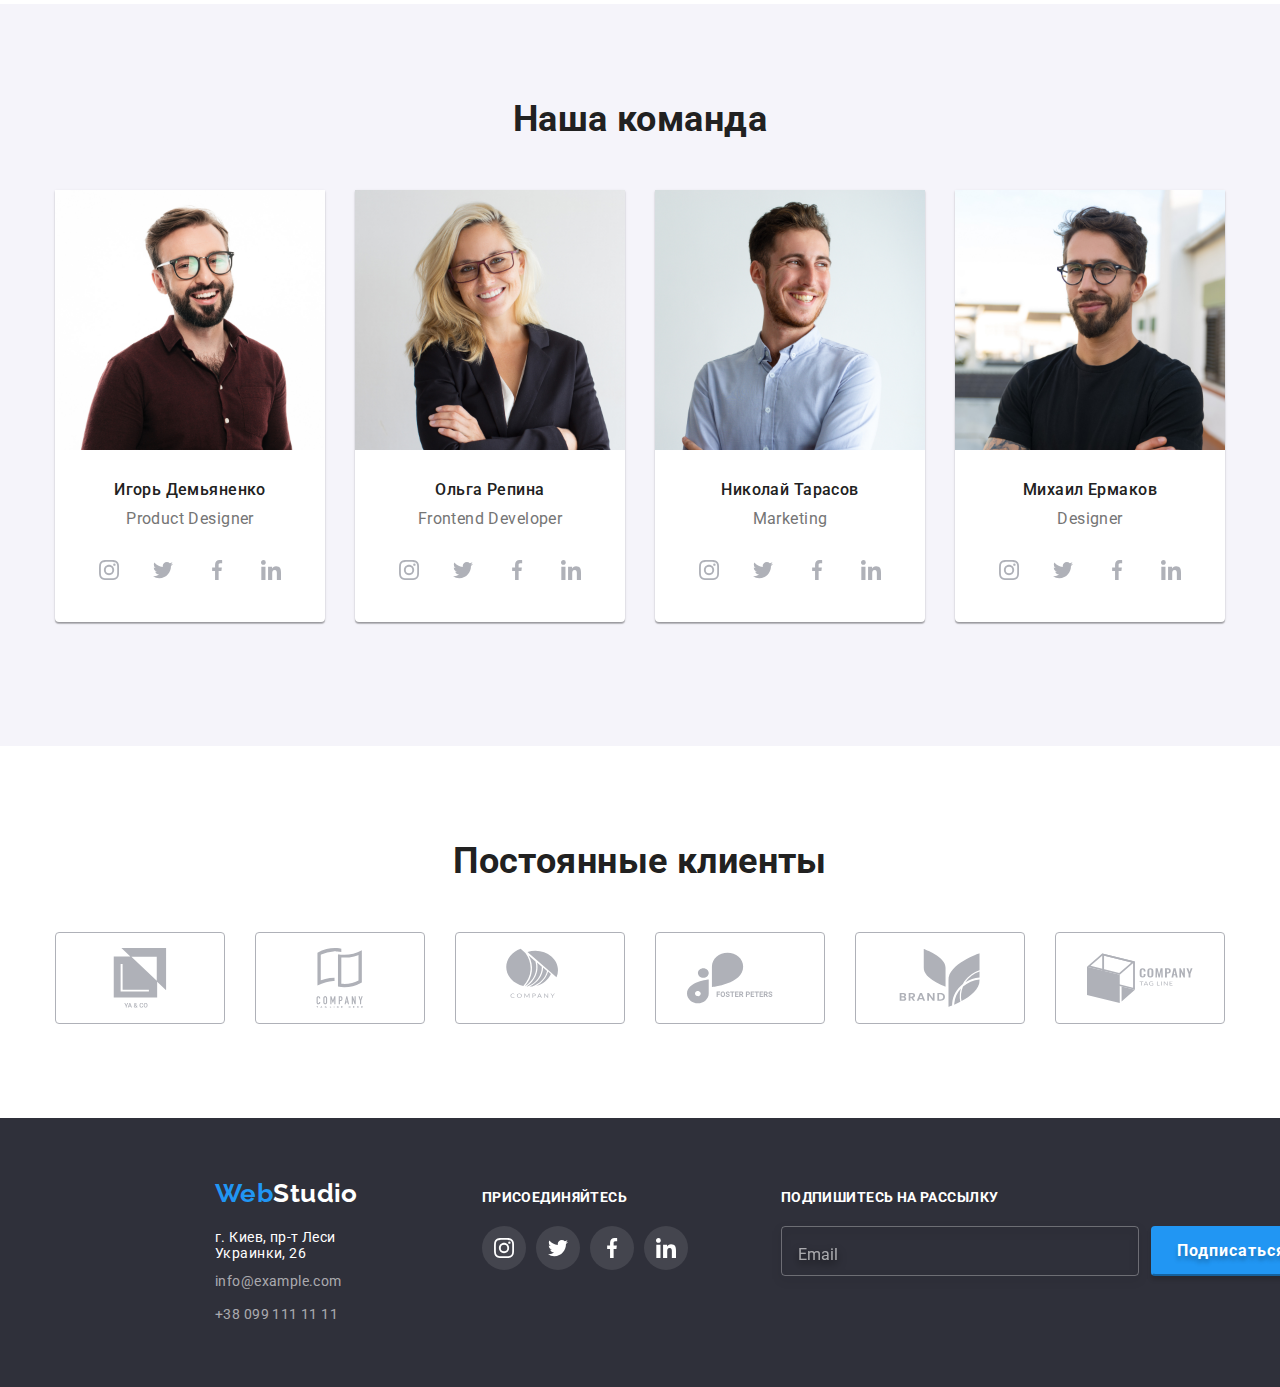
==== commit 947fdf25: "Change text into input" ====
--- a/index.html
+++ b/index.html
@@ -634,6 +634,7 @@
         <form class="footer-form">
           <label class="footer-label">
             <span class="title-sent-footer">Подпишитесь на рассылку</span>
+            <input type="text" class="input-footer" placeholder="Email" />
           </label>
           <button class="btn-sent">
             <span class="btn-sent-text">Подписаться</span>
--- a/css/styles.css
+++ b/css/styles.css
@@ -830,6 +830,7 @@
   background: transparent;
   padding-top: 8px;
   padding-left: 16px;
+  color: var(--background-color);
 }
 .btn-sent {
   width: 200px;
